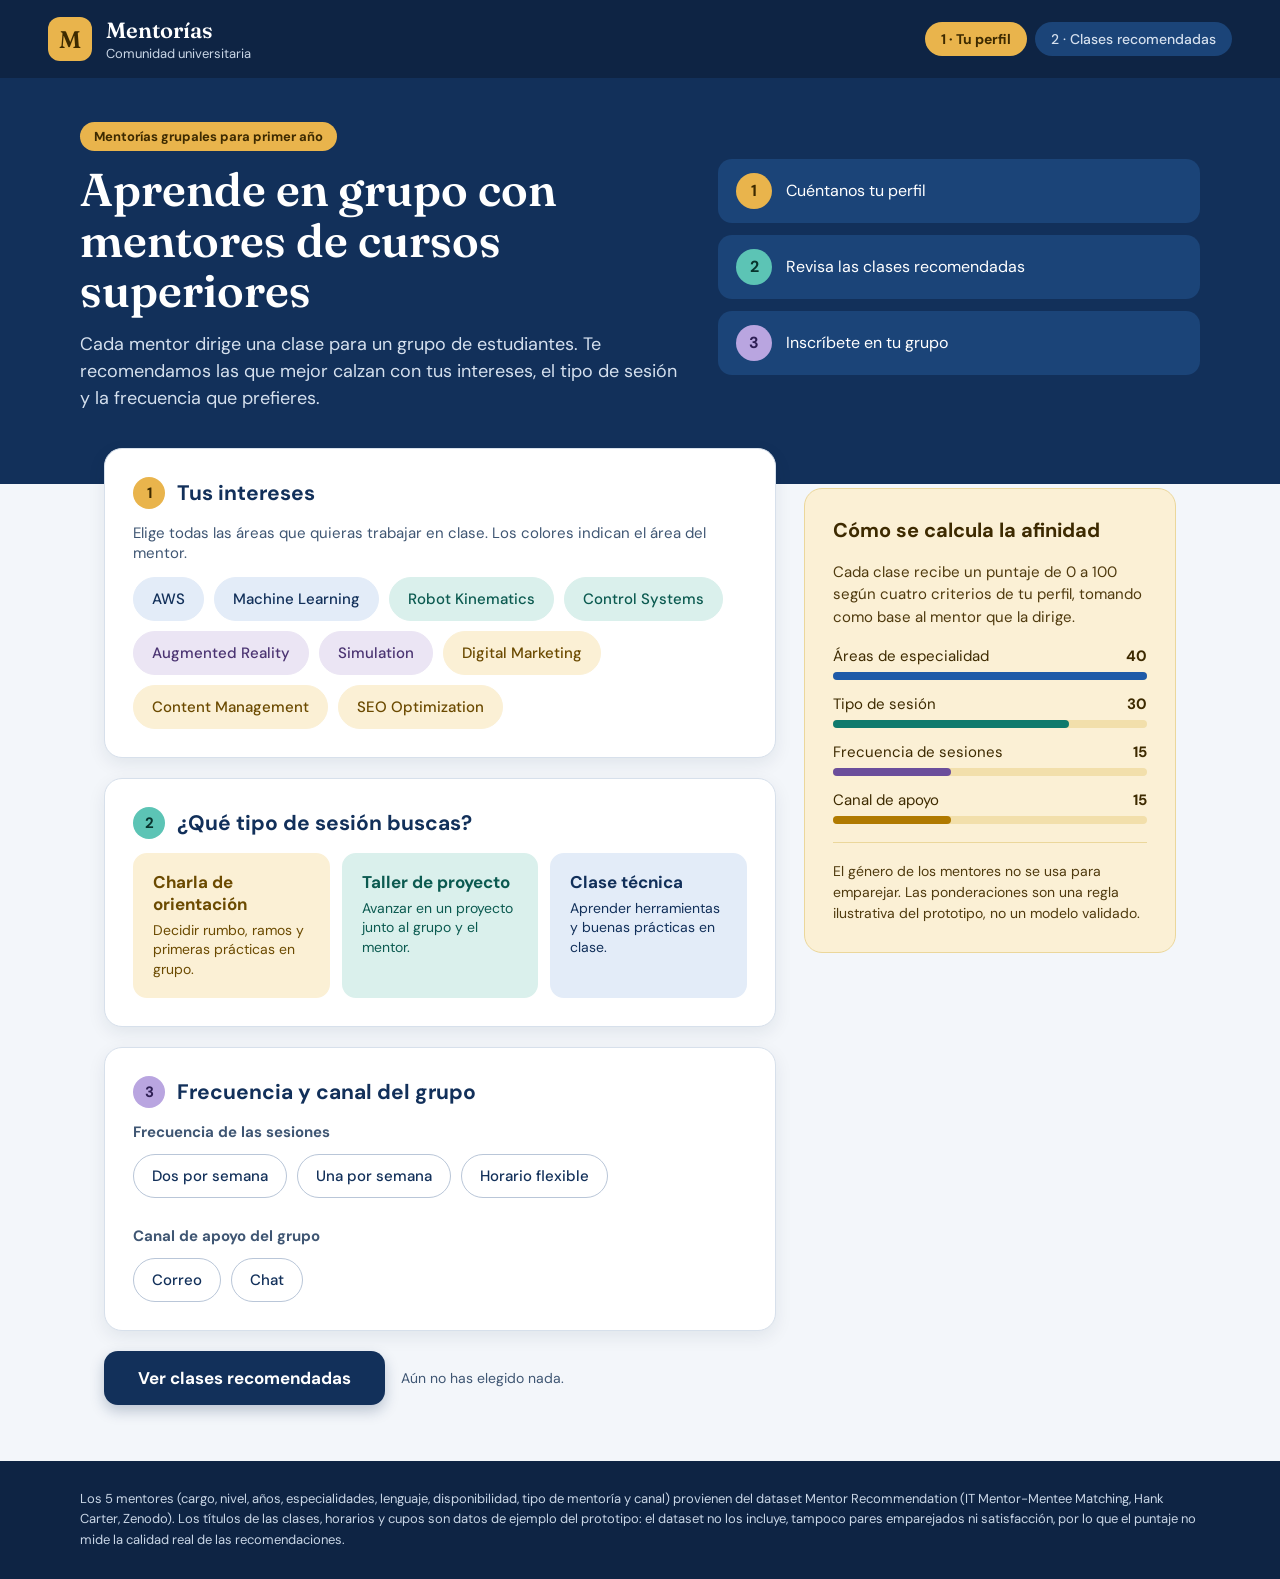
==== docs/index.html @ d3b43e84 "Add files via upload" ====
<!DOCTYPE html>
<html lang="es">
<head>
  <meta charset="utf-8">
  <meta name="viewport" content="width=device-width, initial-scale=1">
  <title>Plataforma de mentorías</title>
  <meta name="description" content="Prototipo visual de una plataforma de mentorías grupales universitarias.">
  <meta name="theme-color" content="#ffffff">
  <link rel="preconnect" href="https://fonts.googleapis.com">
  <link rel="preconnect" href="https://fonts.gstatic.com" crossorigin>
  <link href="https://fonts.googleapis.com/css2?family=DM+Sans:wght@400;500;700&family=Fraunces:opsz,wght@9..144,600&display=swap" rel="stylesheet">
  <link rel="stylesheet" href="css/styles.css">
</head>
<body>

  <header class="topbar">
    <div class="brand">
      <span class="brand__logo" aria-hidden="true">M</span>
      <div class="brand__text">
        <span class="brand__name">Mentorías</span>
        <span class="brand__sub">Comunidad universitaria</span>
      </div>
    </div>
    <nav class="steps" id="steps" aria-label="Progreso"></nav>
  </header>

  <section class="hero" id="hero"></section>

  <main class="container" id="app"></main>

  <footer class="footer">
    <p>
      Los 5 mentores (cargo, nivel, años, especialidades, lenguaje, disponibilidad, tipo de mentoría y canal)
      provienen del dataset Mentor Recommendation (IT Mentor-Mentee Matching, Hank Carter, Zenodo).
      Los títulos de las clases, horarios y cupos son datos de ejemplo del prototipo: el dataset no los incluye,
      tampoco pares emparejados ni satisfacción, por lo que el puntaje no mide la calidad real de las recomendaciones.
    </p>
  </footer>

  <script src="js/data.js"></script>
  <script src="js/app.js"></script>
</body>
</html>
---- docs/css/styles.css ----
/* ==========================================================
   Plataforma de mentorías · estilos del prototipo
   ========================================================== */

:root {
  --navy-900: #0E2444;
  --navy-800: #12305A;
  --navy-700: #1B4478;
  --gold: #E9B44C;
  --gold-ink: #3D2A00;
  --teal: #5CC4B5;
  --teal-ink: #08332D;
  --lilac: #B9A5E0;
  --lilac-ink: #2E1F54;
  --bg: #F3F6FA;
  --card: #FFFFFF;
  --line: #D7E0EB;
  --line-strong: #B9C6D8;
  --muted: #3F5673;
  --soft-text: #D5E0EE;
  --shadow: 0 6px 18px rgba(14, 36, 68, 0.08);
  --radius-lg: 18px;
  --radius-md: 14px;
  --font-body: 'DM Sans', system-ui, sans-serif;
  --font-display: 'Fraunces', Georgia, serif;
}

/* Colores por área del mentor. Cada elemento con una clase .cat-* usa estas variables. */
.cat-tech  { --fill: #1E5AA8; --fg: #FFFFFF; --tint: #E3ECF8; --tfg: #12305A; }
.cat-robot { --fill: #0F7A6D; --fg: #FFFFFF; --tint: #DAF0EC; --tfg: #0B5A50; }
.cat-vr    { --fill: #6B4E9B; --fg: #FFFFFF; --tint: #EBE5F4; --tfg: #4B3472; }
.cat-mkt   { --fill: #E9B44C; --fg: #3D2A00; --tint: #FBF0D5; --tfg: #6B4A00; }

* { box-sizing: border-box; }

body {
  margin: 0;
  font-family: var(--font-body);
  background: var(--bg);
  color: var(--navy-800);
}

button { font: inherit; cursor: pointer; }
button:focus-visible { outline: 3px solid var(--gold); outline-offset: 2px; }

h1, h2, h3, p { margin: 0; }

/* ---------- Encabezado ---------- */

.topbar {
  display: flex;
  flex-wrap: wrap;
  gap: 16px;
  align-items: center;
  justify-content: space-between;
  padding: 16px 48px;
  background: var(--navy-900);
}

.brand { display: flex; gap: 14px; align-items: center; }

.brand__logo {
  width: 44px;
  height: 44px;
  border-radius: 12px;
  background: var(--gold);
  color: var(--gold-ink);
  display: flex;
  align-items: center;
  justify-content: center;
  font-family: var(--font-display);
  font-size: 24px;
  font-weight: 600;
}

.brand__text { display: flex; flex-direction: column; gap: 1px; }
.brand__name { font-family: var(--font-display); font-size: 22px; font-weight: 600; color: #FFFFFF; }
.brand__sub { font-size: 13px; color: #C9D6E6; }

.steps { display: flex; gap: 8px; flex-wrap: wrap; }

.step-pill {
  padding: 8px 16px;
  border-radius: 999px;
  font-size: 14px;
  font-weight: 500;
  background: var(--navy-700);
  color: var(--soft-text);
}

.step-pill.is-active { font-weight: 700; background: var(--gold); color: var(--gold-ink); }

/* ---------- Banner ---------- */

.hero { background: var(--navy-800); padding: 44px 48px 72px; }

.hero__inner {
  max-width: 1120px;
  margin: 0 auto;
  display: flex;
  flex-wrap: wrap;
  gap: 36px;
  align-items: center;
  justify-content: space-between;
}

.hero__text { flex: 1 1 480px; min-width: 0; display: flex; flex-direction: column; gap: 14px; }

.hero__badge {
  align-self: flex-start;
  padding: 6px 14px;
  border-radius: 999px;
  background: var(--gold);
  color: var(--gold-ink);
  font-size: 13px;
  font-weight: 700;
}

.hero__title { font-family: var(--font-display); font-size: 46px; line-height: 1.1; font-weight: 600; color: #FFFFFF; }
.hero__title--small { font-size: 42px; }
.hero__lead { font-size: 18px; line-height: 1.5; color: var(--soft-text); }

.hero__steps { flex: 1 1 360px; min-width: 0; display: flex; flex-direction: column; gap: 12px; }

.hero-step {
  display: flex;
  gap: 14px;
  align-items: center;
  padding: 14px 18px;
  border-radius: var(--radius-md);
  background: var(--navy-700);
  color: #FFFFFF;
  font-size: 16px;
}

.hero-step__num {
  width: 36px;
  height: 36px;
  flex: none;
  border-radius: 50%;
  display: flex;
  align-items: center;
  justify-content: center;
  font-weight: 700;
}

.num-gold  { background: var(--gold);  color: var(--gold-ink); }
.num-teal  { background: var(--teal);  color: var(--teal-ink); }
.num-lilac { background: var(--lilac); color: var(--lilac-ink); }

/* ---------- Contenedor principal ---------- */

.container { max-width: 1120px; margin: -36px auto 0; padding: 0 24px 56px; }

.layout { display: flex; flex-wrap: wrap; gap: 28px; align-items: flex-start; }
.form-col { flex: 1 1 600px; min-width: 0; display: flex; flex-direction: column; gap: 20px; }

/* ---------- Tarjetas del formulario ---------- */

.card {
  background: var(--card);
  border: 1px solid var(--line);
  border-radius: var(--radius-lg);
  padding: 28px;
  display: flex;
  flex-direction: column;
  gap: 14px;
  box-shadow: var(--shadow);
}

.card__head { display: flex; gap: 12px; align-items: center; }
.card__title { font-size: 21px; font-weight: 700; }
.card__hint { font-size: 15px; color: var(--muted); }

.card__num {
  width: 32px;
  height: 32px;
  flex: none;
  border-radius: 50%;
  display: flex;
  align-items: center;
  justify-content: center;
  font-weight: 700;
  font-size: 15px;
}

.group { display: flex; flex-wrap: wrap; gap: 28px; }
.group__col { display: flex; flex-direction: column; gap: 12px; }
.group__label { font-size: 15px; font-weight: 700; color: var(--muted); }

.chips { display: flex; flex-wrap: wrap; gap: 10px; }

/* Chips de intereses (por área) y opciones neutras (frecuencia, canal) */
.chip {
  min-height: 44px;
  padding: 0 18px;
  border-radius: 999px;
  font-size: 15px;
  font-weight: 500;
  background: var(--tint, #FFFFFF);
  color: var(--tfg, var(--navy-800));
  border: 1.5px solid var(--tint, var(--line-strong));
}

.chip.is-on { background: var(--fill); color: var(--fg); border-color: var(--fill); }

.chip--plain { background: #FFFFFF; color: var(--navy-800); border-color: var(--line-strong); }
.chip--plain.is-on { background: var(--navy-800); color: #FFFFFF; border-color: var(--navy-800); }

/* Opciones grandes de tipo de sesión */
.options { display: flex; flex-wrap: wrap; gap: 12px; }

.option {
  flex: 1 1 190px;
  min-height: 44px;
  padding: 16px 18px;
  border-radius: var(--radius-md);
  text-align: left;
  display: flex;
  flex-direction: column;
  gap: 6px;
  background: var(--tint);
  color: var(--tfg);
  border: 2px solid var(--tint);
}

.option__label { font-size: 17px; font-weight: 700; }
.option__desc { font-size: 14px; line-height: 1.4; }
.option.is-on { background: var(--fill); color: var(--fg); border-color: var(--fill); }

/* Botón principal */
.cta-row { display: flex; flex-wrap: wrap; gap: 16px; align-items: center; }

.btn-primary {
  min-height: 54px;
  padding: 0 34px;
  border-radius: var(--radius-md);
  border: none;
  background: var(--navy-800);
  color: #FFFFFF;
  font-size: 17px;
  font-weight: 700;
  box-shadow: 0 6px 14px rgba(18, 48, 90, 0.25);
}

.btn-gold {
  min-height: 48px;
  padding: 0 26px;
  border-radius: 12px;
  border: none;
  background: var(--gold);
  color: var(--gold-ink);
  font-size: 16px;
  font-weight: 700;
}

.cta-row__summary { font-size: 14px; color: var(--muted); }

/* ---------- Panel lateral ---------- */

.aside {
  flex: 1 1 300px;
  min-width: 0;
  margin-top: 40px;
  background: #FBF0D5;
  border: 1px solid #EBD79B;
  border-radius: var(--radius-lg);
  padding: 28px;
  display: flex;
  flex-direction: column;
  gap: 18px;
  color: #4F3A0E;
}

.aside__title { font-size: 20px; font-weight: 700; color: var(--gold-ink); }
.aside__text { font-size: 15px; line-height: 1.5; }
.aside__note { font-size: 14px; line-height: 1.5; }
.aside__rule { height: 1px; background: #EBD79B; }

.weights { display: flex; flex-direction: column; gap: 14px; }
.weight__row { display: flex; justify-content: space-between; font-size: 15px; color: var(--gold-ink); }
.weight__track { height: 8px; border-radius: 4px; background: #F2DFAB; margin-top: 6px; }
.weight__fill { height: 8px; border-radius: 4px; }

/* ---------- Resultados ---------- */

.results { display: flex; flex-direction: column; gap: 18px; }

.class-card {
  background: var(--card);
  border: 1px solid var(--line);
  border-radius: var(--radius-lg);
  padding: 26px 28px;
  display: flex;
  flex-wrap: wrap;
  gap: 28px;
  align-items: flex-start;
  box-shadow: var(--shadow);
}

.class-card__main { flex: 2 1 420px; min-width: 0; display: flex; flex-direction: column; gap: 16px; }
.class-card__head { display: flex; gap: 16px; align-items: center; }
.class-card__titles { display: flex; flex-direction: column; gap: 4px; min-width: 0; }
.class-card__title { font-size: 21px; font-weight: 700; line-height: 1.25; }
.class-card__mentor { font-size: 14px; color: var(--muted); }

.avatar {
  width: 56px;
  height: 56px;
  flex: none;
  border-radius: 50%;
  display: flex;
  align-items: center;
  justify-content: center;
  font-weight: 700;
  font-size: 18px;
  background: var(--fill);
  color: var(--fg);
}

.rank {
  margin-left: auto;
  padding: 5px 12px;
  border-radius: 999px;
  font-size: 13px;
  font-weight: 700;
  background: var(--tint);
  color: var(--tfg);
}

.tags { display: flex; flex-wrap: wrap; gap: 8px; }

.tag {
  padding: 6px 13px;
  border-radius: 999px;
  font-size: 13px;
  font-weight: 700;
  background: var(--tint);
  color: var(--tfg);
}

.tag.is-hit { background: var(--fill); color: var(--fg); }

.facts { display: flex; flex-wrap: wrap; gap: 10px; }
.fact { padding: 7px 12px; border-radius: 10px; background: var(--bg); font-size: 14px; }

.class-card__side {
  flex: 1 1 260px;
  min-width: 0;
  display: flex;
  flex-direction: column;
  gap: 12px;
  padding: 20px;
  border-radius: var(--radius-md);
  background: var(--bg);
}

.score { display: flex; align-items: baseline; justify-content: space-between; gap: 12px; }
.score__label { font-size: 14px; font-weight: 700; color: var(--muted); }
.score__value { font-family: var(--font-display); font-size: 36px; font-weight: 600; }

.bar { height: 10px; border-radius: 5px; background: #DCE4EE; overflow: hidden; }
.bar__fill { height: 100%; background: var(--fill); }
.bar--thin { height: 6px; border-radius: 3px; }
.bar--thin .bar__fill { background: #0F7A6D; }
.bar--thin.is-low .bar__fill { background: #B5541C; }

.reason { font-size: 14px; line-height: 1.45; color: var(--muted); }
.seats { display: flex; flex-direction: column; gap: 6px; }
.seats__text { font-size: 14px; font-weight: 700; }

.btn-enroll {
  min-height: 46px;
  padding: 0 20px;
  border-radius: 12px;
  font-size: 15px;
  font-weight: 700;
  background: var(--navy-800);
  color: #FFFFFF;
  border: 1.5px solid var(--navy-800);
}

.btn-enroll.is-done { background: #DAF0EC; color: #0B5A50; border-color: #0F7A6D; }

/* ---------- Pie de página ---------- */

.footer { background: var(--navy-900); padding: 28px 48px; }
.footer p { max-width: 1120px; margin: 0 auto; font-size: 13px; line-height: 1.6; color: #C9D6E6; }

/* ---------- Pantallas pequeñas ---------- */

@media (max-width: 640px) {
  .topbar, .hero, .footer { padding-left: 20px; padding-right: 20px; }
  .hero__title { font-size: 34px; }
  .hero__title--small { font-size: 32px; }
  .card, .class-card, .aside { padding: 20px; }
  .aside { margin-top: 0; }
}
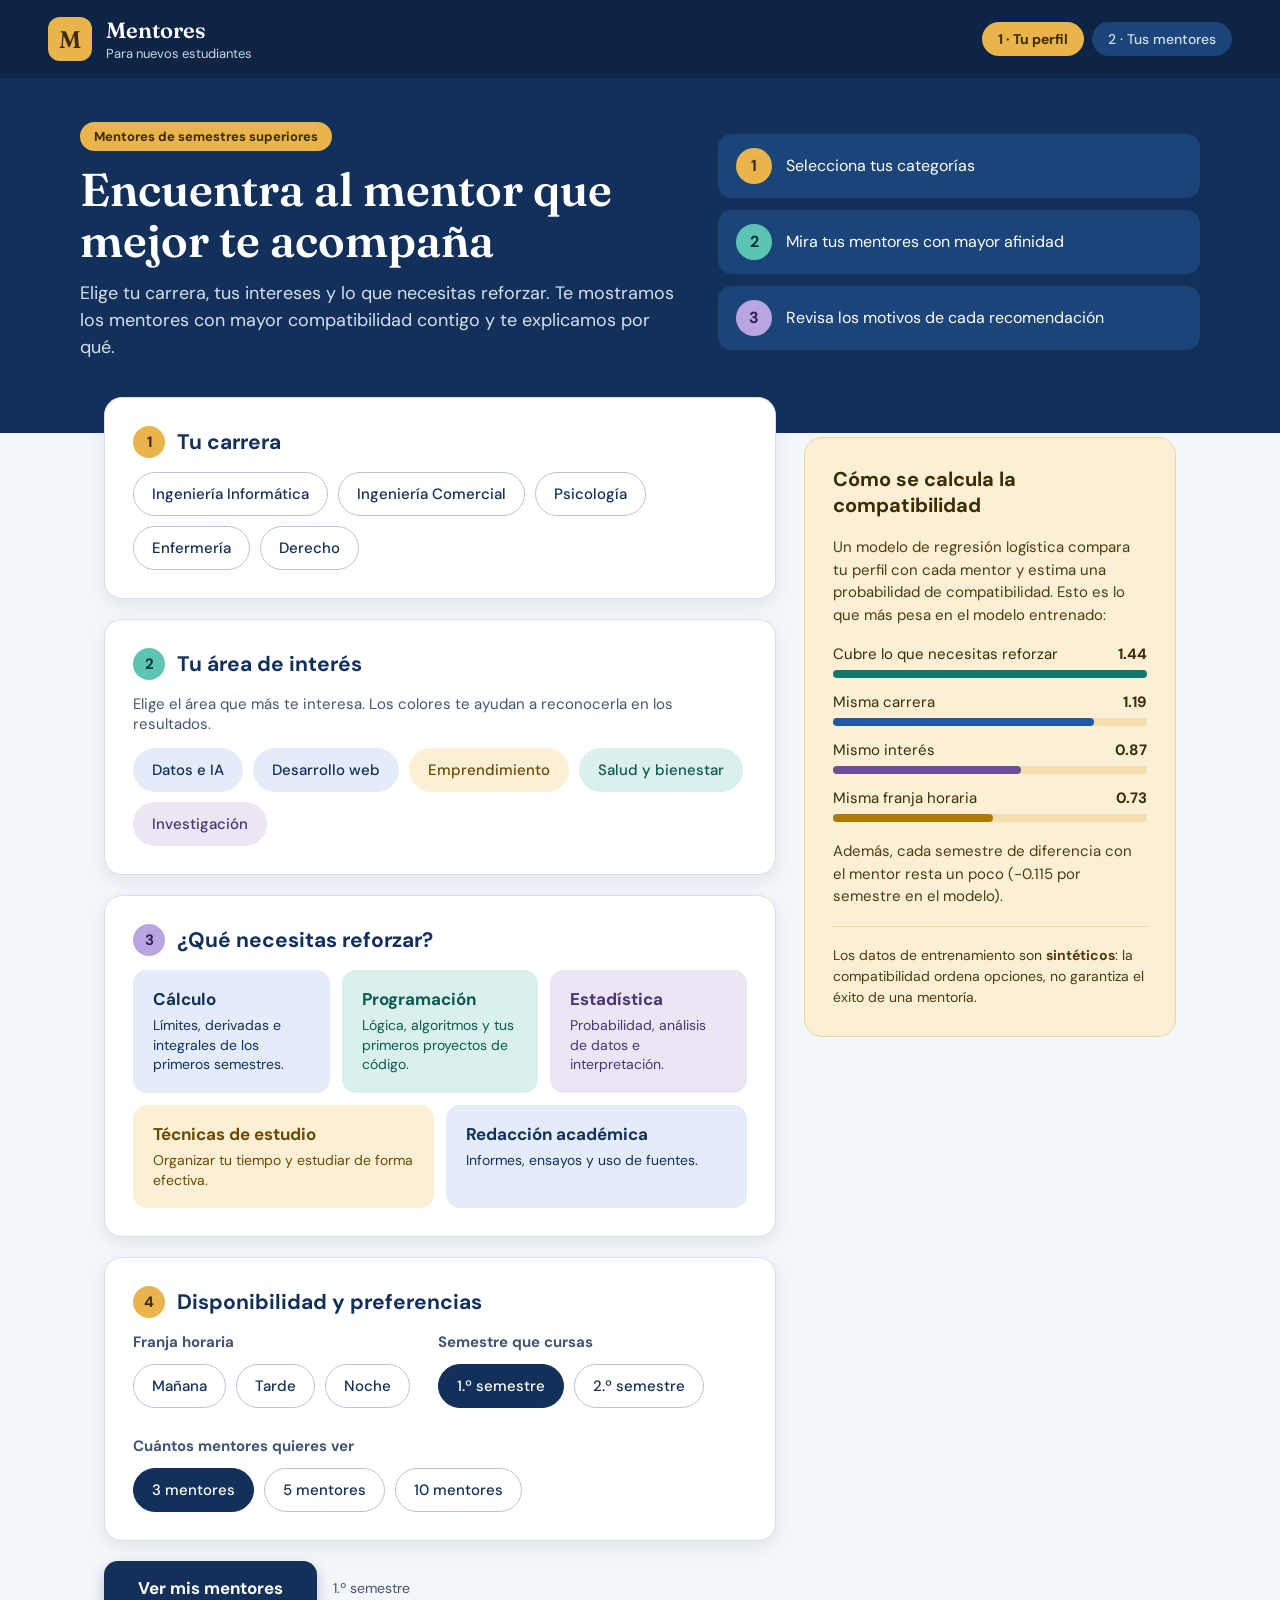
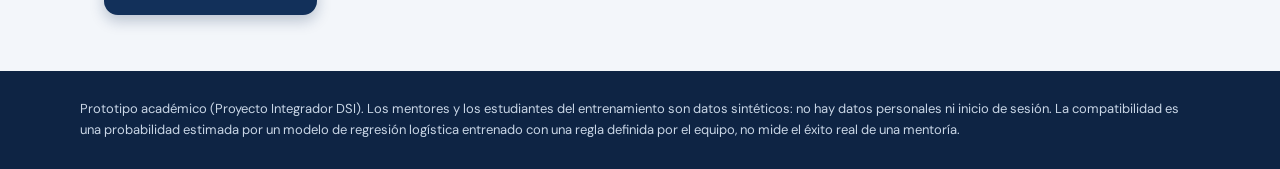
==== commit 6a57d173: "Add files via upload" ====
--- a/docs/index.html
+++ b/docs/index.html
@@ -3,9 +3,9 @@
 <head>
   <meta charset="utf-8">
   <meta name="viewport" content="width=device-width, initial-scale=1">
-  <title>Plataforma de mentorías</title>
-  <meta name="description" content="Prototipo visual de una plataforma de mentorías grupales universitarias.">
-  <meta name="theme-color" content="#ffffff">
+  <title>Mentores para nuevos estudiantes</title>
+  <meta name="description" content="Elige tus categorías y descubre qué mentores de semestres superiores son más compatibles contigo.">
+  <meta name="theme-color" content="#0E2444">
   <link rel="preconnect" href="https://fonts.googleapis.com">
   <link rel="preconnect" href="https://fonts.gstatic.com" crossorigin>
   <link href="https://fonts.googleapis.com/css2?family=DM+Sans:wght@400;500;700&family=Fraunces:opsz,wght@9..144,600&display=swap" rel="stylesheet">
@@ -17,8 +17,8 @@
     <div class="brand">
       <span class="brand__logo" aria-hidden="true">M</span>
       <div class="brand__text">
-        <span class="brand__name">Mentorías</span>
-        <span class="brand__sub">Comunidad universitaria</span>
+        <span class="brand__name">Mentores</span>
+        <span class="brand__sub">Para nuevos estudiantes</span>
       </div>
     </div>
     <nav class="steps" id="steps" aria-label="Progreso"></nav>
@@ -29,15 +29,10 @@
   <main class="container" id="app"></main>
 
   <footer class="footer">
-    <p>
-      Los 5 mentores (cargo, nivel, años, especialidades, lenguaje, disponibilidad, tipo de mentoría y canal)
-      provienen del dataset Mentor Recommendation (IT Mentor-Mentee Matching, Hank Carter, Zenodo).
-      Los títulos de las clases, horarios y cupos son datos de ejemplo del prototipo: el dataset no los incluye,
-      tampoco pares emparejados ni satisfacción, por lo que el puntaje no mide la calidad real de las recomendaciones.
-    </p>
+    <p id="footer-note"></p>
   </footer>
 
-  <script src="js/data.js"></script>
+  <script src="js/modelo.js"></script>
   <script src="js/app.js"></script>
 </body>
 </html>
--- a/docs/css/styles.css
+++ b/docs/css/styles.css
@@ -396,3 +396,38 @@
   .card, .class-card, .aside { padding: 20px; }
   .aside { margin-top: 0; }
 }
+
+/* ==========================================================
+   Recomendador: añadidos para el formulario por categorías
+   ========================================================== */
+
+.field-error {
+  padding: 12px 16px;
+  border-radius: 12px;
+  background: #FBE4DA;
+  border: 1px solid #E3A98C;
+  color: #7A2E0E;
+  font-size: 15px;
+  line-height: 1.45;
+}
+
+.notice {
+  padding: 14px 18px;
+  border-radius: var(--radius-md);
+  background: #FBF0D5;
+  border: 1px solid #EBD79B;
+  color: #4F3A0E;
+  font-size: 15px;
+  line-height: 1.5;
+}
+
+.results__intro { font-size: 15px; color: var(--muted); padding: 0 4px; margin-top: 36px; }
+.results__limit { font-size: 13px; line-height: 1.55; color: var(--muted); padding: 4px; }
+
+.reasons { margin: 0; padding-left: 18px; font-size: 14px; line-height: 1.5; color: var(--muted); }
+.reasons li { margin-bottom: 2px; }
+.reasons__title { font-size: 14px; font-weight: 700; color: var(--navy-800); }
+
+.fact.is-match { background: var(--tint); color: var(--tfg); }
+
+.chip.cat-plain-note { font-weight: 500; }
